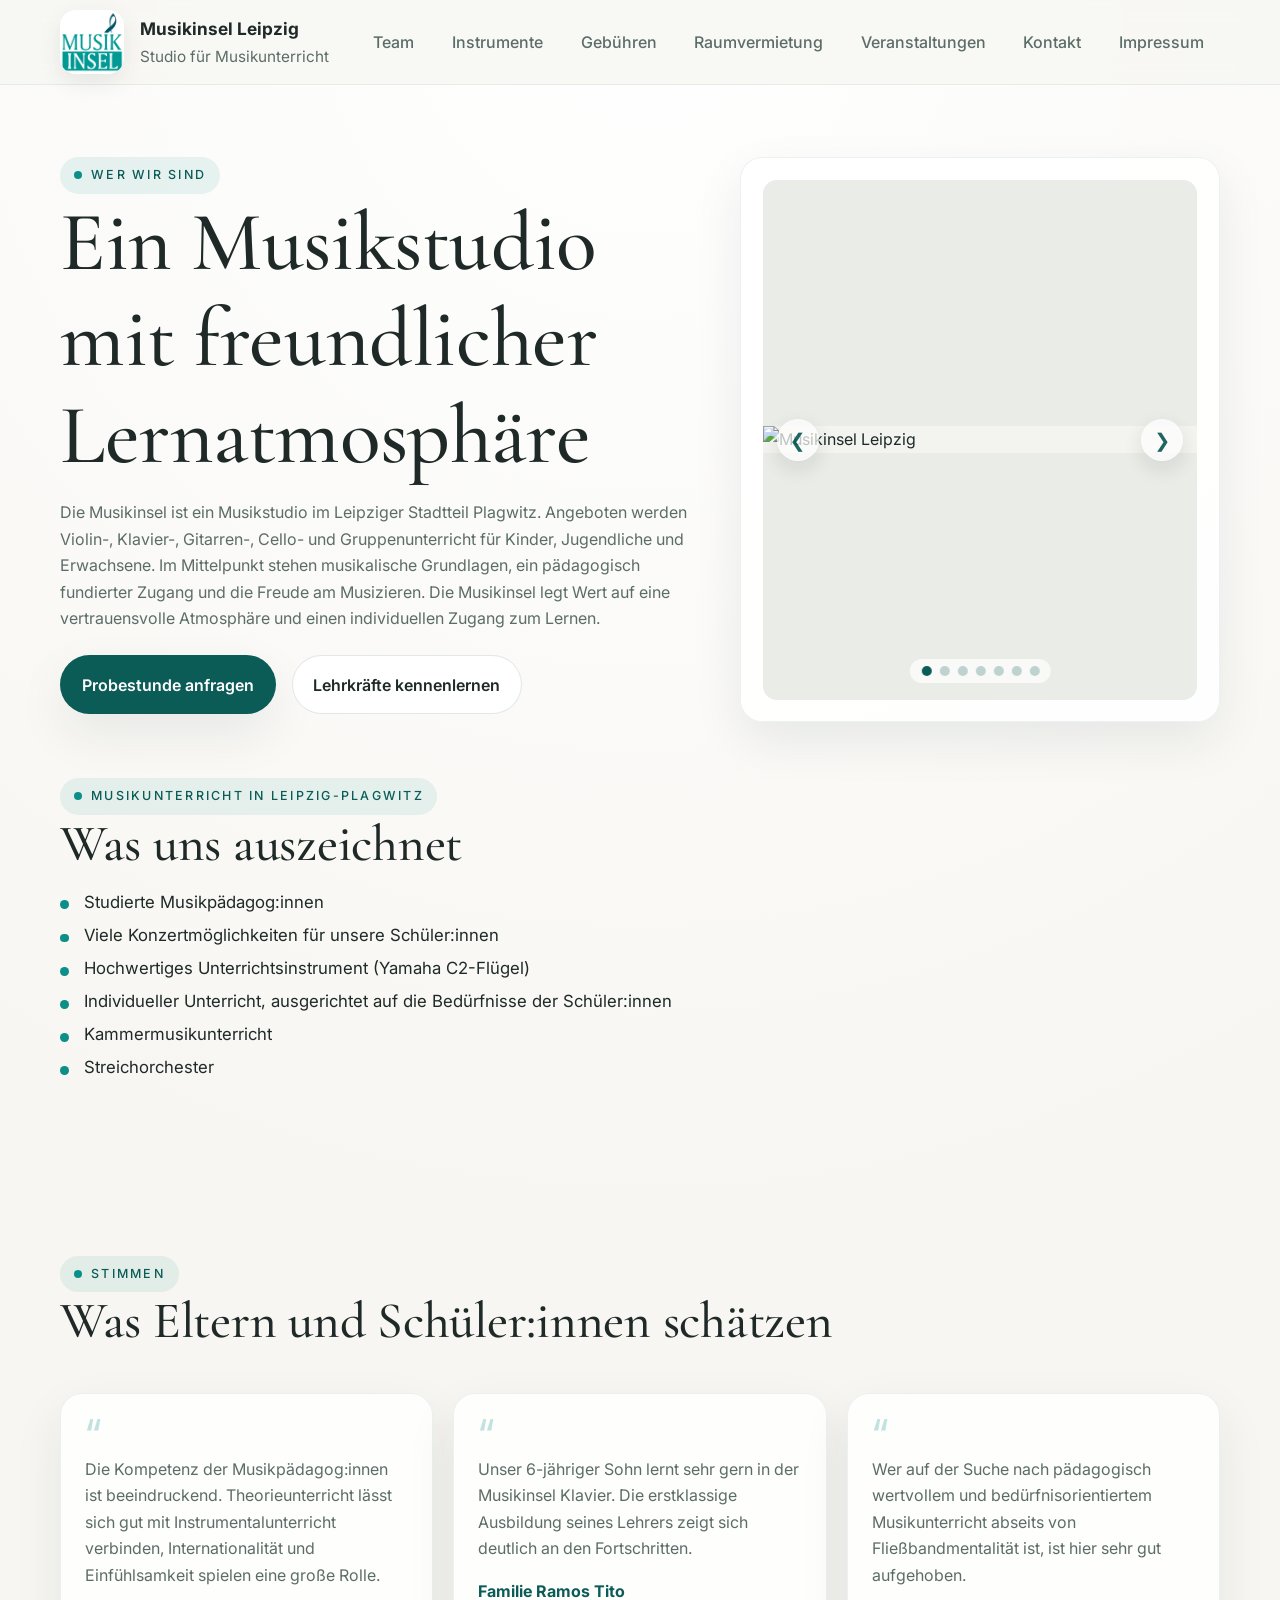
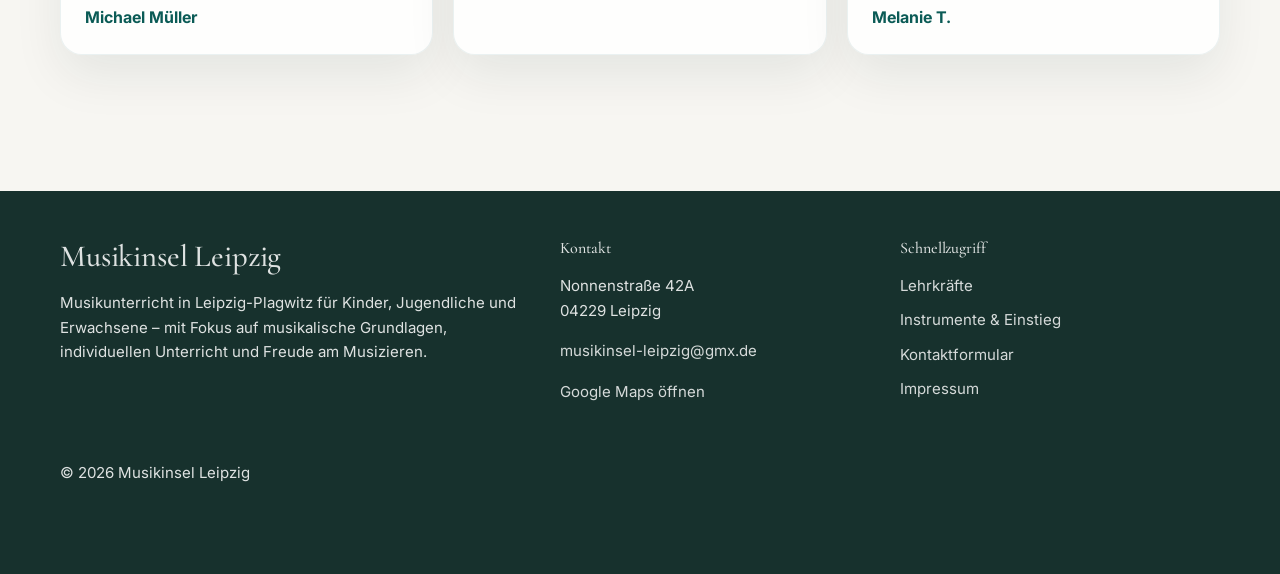
==== legacy_site/site/index.html @ 75e0633f "First functional version." ====
<!DOCTYPE html>
<html lang="de">
<head>
  <meta charset="UTF-8">
  <meta name="viewport" content="width=device-width, initial-scale=1.0">
  <title>Musikinsel Leipzig | Musikunterricht in Leipzig</title>
  <meta name="description" content="Moderne statische Website für Musikinsel Leipzig mit Infos zu Unterricht, Team, News und Kontakt.">
  <link rel="preconnect" href="https://fonts.googleapis.com">
  <link rel="preconnect" href="https://fonts.gstatic.com" crossorigin>
  <link href="https://fonts.googleapis.com/css2?family=Cormorant+Garamond:ital,wght@0,400;0,500;0,600;1,400;1,500&family=Inter:wght@300;400;500;600&display=swap" rel="stylesheet">
  <link rel="icon" type="image/x-icon" href="assets/favicon.ico">
  <link rel="icon" type="image/png" sizes="32x32" href="assets/favicon-32.png">
  <link rel="apple-touch-icon" sizes="180x180" href="assets/apple-touch-icon.png">
  <link rel="stylesheet" href="assets/css/styles.css">
</head>
<body>

<header class="site-header">
  <div class="container navbar">
    <a class="brand" href="index.html">
      <img src="assets/images/logo02.jpg" alt="Musikinsel Leipzig Logo">
      <div class="brand-text">
        <strong>Musikinsel Leipzig</strong>
        <span>Studio für Musikunterricht</span>
      </div>
    </a>
    <button class="mobile-toggle" type="button" aria-label="Menü öffnen" data-menu-toggle>Menü</button>
    <nav>
      <ul class="nav-links" data-menu>
        <li><a data-nav href="team.html">Team</a></li>
        <li><a data-nav href="instrumente.html">Instrumente</a></li>
        <li><a data-nav href="gebuehren.html">Gebühren</a></li>
        <li><a data-nav href="raumvermietung.html">Raumvermietung</a></li>
        <li><a data-nav href="news.html">Veranstaltungen</a></li>
        <li><a data-nav href="kontakt.html">Kontakt</a></li>
        <li><a data-nav href="impressum.html">Impressum</a></li>
      </ul>
    </nav>
  </div>
</header>


<main>
  <section class="hero-stage">
    <div class="container hero-stage-grid">
      <div class="hero-stage-text">
        <div class="hero-intro">
          <span class="eyebrow">Wer wir sind</span>
          <h1>Ein Musikstudio mit freundlicher Lernatmosphäre</h1>
          <p>Die Musikinsel ist ein Musikstudio im Leipziger Stadtteil Plagwitz. Angeboten werden Violin-, Klavier-, Gitarren-, Cello- und Gruppenunterricht für Kinder, Jugendliche und Erwachsene. Im Mittelpunkt stehen musikalische Grundlagen, ein pädagogisch fundierter Zugang und die Freude am Musizieren. Die Musikinsel legt Wert auf eine vertrauensvolle Atmosphäre und einen individuellen Zugang zum Lernen.</p>
          <div class="btn-row">
            <a class="btn btn-primary" href="kontakt.html">Probestunde anfragen</a>
            <a class="btn btn-secondary" href="team.html">Lehrkräfte kennenlernen</a>
          </div>
        </div>

        <div class="hero-overview">
          <span class="eyebrow">Musikunterricht in Leipzig-Plagwitz</span>
          <h2>Was uns auszeichnet</h2>
          <ul class="hero-list">
            <li>Studierte Musikpädagog:innen</li>
            <li>Viele Konzertmöglichkeiten für unsere Schüler:innen</li>
            <li>Hochwertiges Unterrichtsinstrument (Yamaha C2-Flügel)</li>
            <li>Individueller Unterricht, ausgerichtet auf die Bedürfnisse der Schüler:innen</li>
            <li>Kammermusikunterricht</li>
            <li>Streichorchester</li>
          </ul>
        </div>
      </div>

      <aside class="hero-panel hero-stage-panel" aria-label="Bildgalerie">
        <div class="hero-image hero-slideshow" id="heroSlideshow">
          <button class="hero-arrow hero-arrow-left" type="button" aria-label="Vorheriges Bild" data-hero-prev>
            &#10094;
          </button>
          <img
            id="heroSlideImage"
            src="assets/images/startseite/klavier.jpg"
            alt="Musikinsel Leipzig"
            data-hero-open
          >
          <button class="hero-arrow hero-arrow-right" type="button" aria-label="Nächstes Bild" data-hero-next>
            &#10095;
          </button>
          <div class="hero-dots" id="heroDots" aria-label="Slideshow Navigation"></div>
        </div>
      </aside>
    </div>
  </section>

  <section class="section">
    <div class="container">
      <div class="section-head">
        <div>
          <span class="eyebrow">Stimmen</span>
          <h2>Was Eltern und Schüler:innen schätzen</h2>
        </div>
      </div>
      <div class="card-grid">
        <article class="testimonial">
          <div class="quote-mark">“</div>
          <p>Die Kompetenz der Musikpädagog:innen ist beeindruckend. Theorieunterricht lässt sich gut mit Instrumentalunterricht verbinden, Internationalität und Einfühlsamkeit spielen eine große Rolle.</p>
          <cite>Michael Müller</cite>
        </article>
        <article class="testimonial">
          <div class="quote-mark">“</div>
          <p>Unser 6-jähriger Sohn lernt sehr gern in der Musikinsel Klavier. Die erstklassige Ausbildung seines Lehrers zeigt sich deutlich an den Fortschritten.</p>
          <cite>Familie Ramos Tito</cite>
        </article>
        <article class="testimonial">
          <div class="quote-mark">“</div>
          <p>Wer auf der Suche nach pädagogisch wertvollem und bedürfnisorientiertem Musikunterricht abseits von Fließbandmentalität ist, ist hier sehr gut aufgehoben.</p>
          <cite>Melanie T.</cite>
        </article>
      </div>
    </div>
  </section>
</main>
<script src="assets/js/main.js"></script>

<footer class="footer">
  <div class="container footer-grid">
    <div>
      <h3>Musikinsel Leipzig</h3>
      <p class="small">Musikunterricht in Leipzig-Plagwitz für Kinder, Jugendliche und Erwachsene – mit Fokus auf musikalische Grundlagen, individuellen Unterricht und Freude am Musizieren.</p>
    </div>
    <div>
      <h4>Kontakt</h4>
      <p class="small">Nonnenstraße 42A<br>04229 Leipzig</p>
      <p class="small"><a href="mailto:musikinsel-leipzig@gmx.de">musikinsel-leipzig@gmx.de</a></p>
      <p class="small"><a href="https://www.google.de/maps/place/Nonnenstra%C3%9Fe+42A,+04229+Leipzig" target="_blank" rel="noreferrer">Google Maps öffnen</a></p>
    </div>
    <div>
      <h4>Schnellzugriff</h4>
      <ul class="list-clean small">
        <li><a href="team.html">Lehrkräfte</a></li>
        <li><a href="instrumente.html">Instrumente &amp; Einstieg</a></li>
        <li><a href="kontakt.html">Kontaktformular</a></li>
        <li><a href="impressum.html">Impressum</a></li>
      </ul>
    </div>
  </div>
  <div class="container section-tight small">© <span data-year></span> Musikinsel Leipzig</div>
</footer>

<div class="lightbox" id="heroLightbox" aria-hidden="true">
  <button class="lightbox-close" type="button" aria-label="Schließen" data-lightbox-close>&times;</button>
  <button class="lightbox-nav lightbox-prev" type="button" aria-label="Vorheriges Bild" data-lightbox-prev>
    &#10094;
  </button>
  <div class="lightbox-content">
    <img id="lightboxImage" src="" alt="Vergrößertes Bild">
  </div>
  <button class="lightbox-nav lightbox-next" type="button" aria-label="Nächstes Bild" data-lightbox-next>
    &#10095;
  </button>
</div>

</body>
</html>
---- legacy_site/site/assets/css/styles.css ----
:root {
  --bg: #f7f6f2;
  --surface: #ffffff;
  --surface-2: #f0efe8;
  --text: #1f2a28;
  --muted: #5c6d68;
  --line: rgba(20, 70, 60, 0.12);
  --primary: #0b8f88;
  --primary-dark: #0b5b56;
  --accent: #d9efe8;
  --shadow: 0 20px 50px rgba(17, 37, 32, 0.08);
  --radius: 22px;
  --radius-sm: 14px;
  --max: 1160px;
}
* { box-sizing: border-box; }
html { scroll-behavior: smooth; }
body {
  margin: 0;
  font-family: 'Inter', system-ui, -apple-system, BlinkMacSystemFont, "Segoe UI", Roboto, sans-serif;
  font-weight: 400;
  color: var(--text);
  background: radial-gradient(circle at top, #ffffff 0%, var(--bg) 55%);
  line-height: 1.65;
  -webkit-font-smoothing: antialiased;
}
input, select, textarea, button, label {
  font-family: inherit;
}
a { color: inherit; text-decoration: none; }
img { max-width: 100%; display: block; }
.container { width: min(calc(100% - 2rem), var(--max)); margin: 0 auto; }
.section { padding: 4.5rem 0; }
.section-tight { padding: 2.5rem 0; }
.eyebrow {
  display: inline-flex; align-items: center; gap: .6rem;
  padding: .5rem .85rem; border-radius: 999px;
  background: rgba(11, 143, 136, 0.09); color: var(--primary-dark);
  font-family: 'Inter', sans-serif;
  font-weight: 500; font-size: .78rem; letter-spacing: .18em;
  text-transform: uppercase;
}
.eyebrow::before {
  content: ""; width: .5rem; height: .5rem; border-radius: 50%; background: var(--primary);
}
h1, h2, h3, h4 { line-height: 1.15; margin: 0 0 1rem; font-family: 'Cormorant Garamond', Georgia, 'Times New Roman', serif; font-weight: 500; letter-spacing: -0.005em; }
h1 { font-size: clamp(3rem, 7vw, 5.25rem); }
h2 { font-size: clamp(2.2rem, 4vw, 3.5rem); }
h3 { font-size: clamp(1.5rem, 2.4vw, 2.1rem); }
p { margin: 0 0 1rem; color: var(--muted); }
.lead { font-size: 1.14rem; max-width: 68ch; }
.btn-row { display: flex; gap: 1rem; flex-wrap: wrap; margin-top: 1.5rem; }
.btn {
  display: inline-flex; align-items: center; justify-content: center; gap: .55rem;
  padding: .95rem 1.3rem; border-radius: 999px;
  font-family: 'Inter', sans-serif; font-weight: 600; border: 1px solid transparent;
  transition: .22s ease; cursor: pointer;
}
.btn-primary { background: var(--primary-dark); color: white; box-shadow: var(--shadow); }
.btn-primary:hover { transform: translateY(-2px); }
.btn-secondary { background: white; border-color: var(--line); }
.btn-secondary:hover { background: var(--surface-2); }
.site-header {
  position: sticky; top: 0; z-index: 50;
  backdrop-filter: blur(16px); background: rgba(247, 246, 242, 0.78); border-bottom: 1px solid rgba(11, 91, 86, 0.08);
}
.navbar {
  display: flex; align-items: center; justify-content: space-between; gap: 1rem; min-height: 84px;
}
.brand { display: flex; align-items: center; gap: 1rem; }
.brand img { width: 64px; height: 64px; border-radius: 16px; object-fit: cover; background: white; box-shadow: 0 8px 24px rgba(0,0,0,.08); }
.brand-text strong { display: block; font-size: 1.08rem; }
.brand-text span { color: var(--muted); font-size: .96rem; }
.nav-links {
  display: flex; list-style: none; gap: .35rem; padding: 0; margin: 0;
}
.nav-links a {
  display: inline-flex; padding: .72rem 1rem; border-radius: 999px;
  font-family: 'Inter', sans-serif; font-weight: 500; color: var(--muted);
}
.nav-links a.active, .nav-links a:hover { background: white; color: var(--text); }
.mobile-toggle { display: none; background: white; border: 1px solid var(--line); border-radius: 12px; padding: .8rem .95rem; }
.hero {
  padding: 4.5rem 0 3rem;
}

.hero-grid, .split-grid { display: grid; grid-template-columns: 1.2fr .9fr; gap: 2rem; align-items: center; }
.hero-panel, .feature-card, .testimonial, .team-card, .news-card, .contact-card, .price-card, .instrument-card, .legal-card, .photo-card {
  background: rgba(255,255,255,.86); border: 1px solid rgba(11,91,86,.08); box-shadow: var(--shadow); border-radius: var(--radius);
}
.hero-panel { padding: 1.35rem; }

.hero-stage { padding: 4.5rem 0 5rem; }
.hero-stage-grid {
  display: grid;
  grid-template-columns: 1.2fr .9fr;
  gap: 2.5rem;
  align-items: start;
}
.hero-stage-text > * + * {
  margin-top: 4rem;
}
.hero-stage-panel {
  position: sticky;
  top: 100px;
  align-self: start;
}
@media (max-width: 980px) {
  .hero-stage-grid {
    grid-template-columns: 1fr;
  }
  .hero-stage-panel {
    position: static;
    top: auto;
  }
  .hero-stage-text > * + * {
    margin-top: 3rem;
  }
}
.hero-image {
  position: relative;
  min-height: 520px;
  border-radius: calc(var(--radius) - 8px);
  overflow: hidden;
  background: #e9ece7;
  display: flex;
  align-items: center;
  justify-content: center;
}

.hero-image::after {
  content: none;
}

.hero-image img {
  width: 100%;
  height: 100%;
  object-fit: contain;
  object-position: center center;
  display: block;
  cursor: zoom-in;
  background: #f3f3f0;
}

.kpi-grid, .card-grid, .team-grid, .news-grid, .instrument-grid, .pricing-grid, .footer-grid { display: grid; gap: 1.25rem; }
.kpi-grid { grid-template-columns: repeat(3, minmax(0,1fr)); margin-top: 1.5rem; }
.kpi {
  padding: 1.2rem; border-radius: 20px; background: white; border: 1px solid var(--line);
}
.kpi strong { display: block; font-size: 1.9rem; color: var(--primary-dark); }
.card-grid { grid-template-columns: repeat(3, minmax(0,1fr)); }
.feature-card, .testimonial, .contact-card, .price-card, .instrument-card, .legal-card, .photo-card { padding: 1.5rem; }
.feature-card p:last-child, .testimonial p:last-child { margin-bottom: 0; }
.feature-icon {
  width: 3rem; height: 3rem; border-radius: 16px; display: grid; place-items: center;
  background: var(--accent); font-size: 1.35rem; margin-bottom: 1rem;
}
.quote-mark { font-size: 3rem; line-height: .8; color: rgba(11,143,136,.25); }
.testimonial cite { display: block; font-style: normal; color: var(--primary-dark); font-weight: 700; margin-top: 1rem; }
.section-head { display: flex; justify-content: space-between; gap: 1rem; align-items: end; margin-bottom: 1.6rem; }
.section-head p { margin-bottom: 0; max-width: 52ch; }
.team-grid { grid-template-columns: repeat(2, minmax(0,1fr)); }
.team-card { overflow: hidden; }
.team-card .card-inner { padding: 1.5rem; }
.portrait {
  aspect-ratio: 16/10; display: flex; align-items: end; padding: 1.25rem;
  background: linear-gradient(135deg, rgba(11,91,86,.95), rgba(11,143,136,.72)); color: white;
}

.badges { display: flex; flex-wrap: wrap; gap: .55rem; margin: .8rem 0 1rem; }
.badge {
  padding: .36rem .7rem; border-radius: 999px; background: var(--surface-2); color: var(--primary-dark); font-size: .9rem; font-weight: 600;
}
.instrument-grid { grid-template-columns: repeat(3, minmax(0,1fr)); }
.instrument-card .emoji { font-size: 2rem; margin-bottom: 1rem; }
.pricing-grid { grid-template-columns: repeat(3, minmax(0,1fr)); }
.price-card .price-label {
  display: inline-flex; padding: .35rem .7rem; border-radius: 999px; background: var(--accent); color: var(--primary-dark); font-weight: 700; margin-bottom: 1rem;
}
.notice {
  padding: 1rem 1.2rem; border-radius: 18px; background: #fff8df; border: 1px solid rgba(174, 130, 8, 0.18); color: #6e5712;
}
.news-grid { grid-template-columns: repeat(2, minmax(0,1fr)); }
.news-card .date { color: var(--primary-dark); font-weight: 700; margin-bottom: .65rem; display: block; }
.news-card img { width: 100%; aspect-ratio: 16/10; object-fit: cover; border-radius: 16px; margin-bottom: 1rem; background: var(--surface-2); }
.contact-layout { display: grid; grid-template-columns: .95fr 1.05fr; gap: 1.5rem; }
.form-grid { display: grid; grid-template-columns: repeat(2, minmax(0,1fr)); gap: 1rem; }
label { display: block; font-weight: 700; margin-bottom: .35rem; }
input, select, textarea {
  width: 100%; padding: .95rem 1rem; border-radius: 16px; border: 1px solid rgba(11,91,86,.14);
  background: white; font: inherit; color: var(--text);
}
textarea { min-height: 160px; resize: vertical; }
.form-full { grid-column: 1 / -1; }
.footer {
  margin-top: 4rem; padding: 3rem 0; background: #17312d; color: rgba(255,255,255,.86);
}
.footer-grid { grid-template-columns: 1.2fr .8fr .8fr; }
.footer h3, .footer h4, .footer p, .footer a { color: inherit; }
.footer a { color: rgba(255,255,255,.82); }
.footer a:hover { color: white; }
.small { font-size: .94rem; }
.photo-stack { display: grid; gap: 1rem; }
.photo-card img { width: 100%; border-radius: 18px; background: var(--surface-2); aspect-ratio: 16/10; object-fit: contain; }
.room-photo {
  width: min(100%, 480px);
  margin-left: auto;
  margin-right: auto;
  padding: 0;
  background: var(--surface-2);
  overflow: hidden;
}
.room-photo img {
  width: 100%;
  height: auto;
  aspect-ratio: auto;
  object-fit: contain;
  max-height: none;
  border-radius: 18px;
  display: block;
  background: var(--surface-2);
}
.list-clean { list-style: none; padding: 0; margin: 0; }
.list-clean li { margin-bottom: .6rem; color: var(--muted); }
.spaced > * + * { margin-top: .9rem; }
.anchor-card { display: flex; gap: .85rem; align-items: start; }
.anchor-card strong { display: block; margin-bottom: .2rem; }
.page-hero { padding: 3.5rem 0 2rem; }
.muted-box { background: var(--surface-2); border-radius: 18px; padding: 1.15rem; }
.legal-card h3 { margin-top: 1.5rem; }
.legal-card h3:first-child { margin-top: 0; }
@media (max-width: 980px) {
  .hero-grid, .split-grid, .contact-layout, .footer-grid, .instrument-grid, .pricing-grid, .card-grid, .team-grid, .news-grid { grid-template-columns: 1fr; }
  .navbar { min-height: 78px; }
  .mobile-toggle { display: inline-flex; }
  .nav-links {
    position: absolute; left: 1rem; right: 1rem; top: calc(100% + .5rem); display: none; flex-direction: column;
    background: rgba(255,255,255,.96); border: 1px solid var(--line); border-radius: 22px; padding: .6rem; box-shadow: var(--shadow);
  }
  .nav-links.open { display: flex; }
  .brand img { width: 56px; height: 56px; }
  .kpi-grid { grid-template-columns: 1fr; }
}
@media (max-width: 640px) {
  .section { padding: 3.4rem 0; }
  .hero { padding-top: 2.6rem; }
  .form-grid { grid-template-columns: 1fr; }
}

/* === TEAM CARD LAYOUT === */

.team-card {
  display: flex;
  flex-direction: column;
}

.team-card .card-inner {
  width: 100%;
  padding: 1.5rem;
}

.team-card .portrait {
  width: 250px;
  height: 250px;
  margin: 1.5rem auto 1rem auto;
  border-radius: 32px;
  overflow: hidden;
  background: #f3f3f3;
  padding: 0;
  aspect-ratio: 1 / 1;
  display: block;
}

.team-card .portrait img {
  width: 100%;
  height: 100%;
  object-fit: cover;
  object-position: center 13%;
  display: block;
}

.bio-preview {
  margin-bottom: 0.6rem;
}

.bio-more {
  margin-top: 0.25rem;
}

.bio-more > summary {
  list-style: none;
  cursor: pointer;
  color: var(--primary-dark);
  font-weight: 600;
  display: inline-flex;
  align-items: center;
  gap: 0.4rem;
  padding: 0.35rem 0;
  border-radius: 6px;
}

.bio-more > summary::-webkit-details-marker {
  display: none;
}

.bio-more > summary:focus-visible {
  outline: 2px solid var(--primary);
  outline-offset: 3px;
}

.bio-more .bio-more-label::before {
  content: "siehe mehr";
  border-bottom: 1px dotted currentColor;
}

.bio-more[open] .bio-more-label::before {
  content: "weniger anzeigen";
}

.bio-more > summary::after {
  content: "▾";
  font-size: 0.8em;
  transition: transform 0.18s ease;
}

.bio-more[open] > summary::after {
  transform: rotate(180deg);
}

.bio-more > p {
  margin-top: 0.6rem;
  margin-bottom: 0;
}

/* === INSTRUMENT CARD LAYOUT === */

.instrument-card {
  display: flex;
  flex-direction: column;
}

.instrument-card img,
.instrument-card .instrument-icon {
  width: min(100%, 280px);
  height: 220px;
  border-radius: 20px;
  margin: 0 auto 1rem auto;
  display: block;
  background: var(--surface-2);
}

.instrument-card img {
  object-fit: cover;
}

.instrument-card .instrument-icon {
  display: grid;
  place-items: center;
  font-size: 4.5rem;
  line-height: 1;
  background: linear-gradient(135deg, rgba(217, 239, 232, 0.8), rgba(240, 239, 232, 1));
}

/* === HERO SLIDESHOW === */

.hero-slideshow {
  position: relative;
}

.hero-arrow {
  position: absolute;
  top: 50%;
  transform: translateY(-50%);
  z-index: 3;
  width: 42px;
  height: 42px;
  border: 0;
  border-radius: 999px;
  background: rgba(255, 255, 255, 0.78);
  color: var(--primary-dark);
  box-shadow: 0 8px 24px rgba(0, 0, 0, 0.12);
  cursor: pointer;
  display: grid;
  place-items: center;
  font-size: 1.2rem;
  transition: background 0.2s ease, transform 0.2s ease, opacity 0.2s ease;
  opacity: 0.92;
}

.hero-arrow:hover {
  background: rgba(255, 255, 255, 0.95);
}

.hero-arrow-left {
  left: 14px;
}

.hero-arrow-right {
  right: 14px;
}

.hero-dots {
  position: absolute;
  left: 50%;
  bottom: 16px;
  transform: translateX(-50%);
  z-index: 3;
  display: flex;
  gap: 0.5rem;
  padding: 0.45rem 0.7rem;
  border-radius: 999px;
  background: rgba(255, 255, 255, 0.72);
  backdrop-filter: blur(8px);
}

.hero-dot {
  width: 10px;
  height: 10px;
  border: 0;
  border-radius: 50%;
  background: rgba(11, 91, 86, 0.25);
  cursor: pointer;
  padding: 0;
}

.hero-dot.active {
  background: var(--primary-dark);
}

/* === LIGHTBOX === */

.lightbox {
  position: fixed;
  inset: 0;
  z-index: 200;
  background: rgba(17, 24, 22, 0.88);
  display: none;
  align-items: center;
  justify-content: center;
  padding: 2rem;
}

.lightbox.open {
  display: flex;
}

.lightbox-content {
  max-width: min(1400px, 94vw);
  max-height: 90vh;
  display: flex;
  align-items: center;
  justify-content: center;
}

.lightbox-content img {
  max-width: 100%;
  max-height: 90vh;
  width: auto;
  height: auto;
  object-fit: contain;
  border-radius: 18px;
  box-shadow: 0 20px 60px rgba(0, 0, 0, 0.35);
  background: #fff;
}

.lightbox-close,
.lightbox-nav {
  position: absolute;
  border: 0;
  border-radius: 999px;
  background: rgba(255, 255, 255, 0.88);
  color: #17312d;
  cursor: pointer;
  display: grid;
  place-items: center;
  box-shadow: 0 8px 24px rgba(0, 0, 0, 0.18);
}

.lightbox-close {
  top: 20px;
  right: 20px;
  width: 46px;
  height: 46px;
  font-size: 1.8rem;
  line-height: 1;
}

.lightbox-nav {
  top: 50%;
  transform: translateY(-50%);
  width: 52px;
  height: 52px;
  font-size: 1.35rem;
}

.lightbox-prev {
  left: 24px;
}

.lightbox-next {
  right: 24px;
}

@media (max-width: 980px) {
  .hero-image {
    min-height: 420px;
  }
}

@media (max-width: 640px) {
  .hero-image {
    min-height: 320px;
  }

  .hero-arrow {
    width: 38px;
    height: 38px;
  }

  .lightbox {
    padding: 1rem;
  }

  .lightbox-nav {
    width: 44px;
    height: 44px;
  }
}

/* === SLIDESHOW === */

/* === HERO SLIDESHOW === */

.hero-slideshow {
  position: relative;
}

.hero-arrow {
  position: absolute;
  top: 50%;
  transform: translateY(-50%);
  z-index: 3;
  width: 42px;
  height: 42px;
  border: 0;
  border-radius: 999px;
  background: rgba(255, 255, 255, 0.78);
  color: var(--primary-dark);
  box-shadow: 0 8px 24px rgba(0, 0, 0, 0.12);
  cursor: pointer;
  display: grid;
  place-items: center;
  font-size: 1.2rem;
  opacity: 0.92;
}

.hero-arrow-left {
  left: 14px;
}

.hero-arrow-right {
  right: 14px;
}

.hero-dots {
  position: absolute;
  left: 50%;
  bottom: 16px;
  transform: translateX(-50%);
  z-index: 3;
  display: flex;
  gap: 0.5rem;
  padding: 0.45rem 0.7rem;
  border-radius: 999px;
  background: rgba(255, 255, 255, 0.72);
  backdrop-filter: blur(8px);
}

.hero-dot {
  width: 10px;
  height: 10px;
  border: 0;
  border-radius: 50%;
  background: rgba(11, 91, 86, 0.25);
  cursor: pointer;
  padding: 0;
}

.hero-dot.active {
  background: var(--primary-dark);
}

/* === LIGHTBOX === */

.lightbox {
  position: fixed;
  inset: 0;
  z-index: 200;
  background: rgba(17, 24, 22, 0.88);
  display: none;
  align-items: center;
  justify-content: center;
  padding: 2rem;
}

.lightbox.open {
  display: flex;
}

.lightbox-content {
  max-width: min(1400px, 94vw);
  max-height: 90vh;
  display: flex;
  align-items: center;
  justify-content: center;
}

.lightbox-content img {
  max-width: 100%;
  max-height: 90vh;
  width: auto;
  height: auto;
  object-fit: contain;
  border-radius: 18px;
  box-shadow: 0 20px 60px rgba(0, 0, 0, 0.35);
  background: #fff;
}

.lightbox-close,
.lightbox-nav {
  position: absolute;
  border: 0;
  border-radius: 999px;
  background: rgba(255, 255, 255, 0.88);
  color: #17312d;
  cursor: pointer;
  display: grid;
  place-items: center;
  box-shadow: 0 8px 24px rgba(0, 0, 0, 0.18);
}

.lightbox-close {
  top: 20px;
  right: 20px;
  width: 46px;
  height: 46px;
  font-size: 1.8rem;
  line-height: 1;
}

.lightbox-nav {
  top: 50%;
  transform: translateY(-50%);
  width: 52px;
  height: 52px;
  font-size: 1.35rem;
}

.lightbox-prev {
  left: 24px;
}

.lightbox-next {
  right: 24px;
}

@media (max-width: 980px) {
  .hero-image {
    min-height: 420px;
  }
}

@media (max-width: 640px) {
  .hero-image {
    min-height: 320px;
  }

  .hero-arrow {
    width: 38px;
    height: 38px;
  }

  .lightbox {
    padding: 1rem;
  }

  .lightbox-nav {
    width: 44px;
    height: 44px;
  }
}

.hero-image img {
  transition: opacity 0.3s ease;
}

/* === PRICING TABLES === */

.pricing-table {
  display: grid;
  grid-template-columns: repeat(3, minmax(0, 1fr));
  margin-top: 1.25rem;
  border: 2px solid #111;
  border-bottom: 0;
  border-radius: 14px;
  overflow: hidden;
}

.pricing-head {
  background: #4b957c;
  color: white;
  font-weight: 600;
  text-align: center;
  padding: 0.9rem 0.75rem;
  border-right: 2px solid #111;
  border-bottom: 2px solid #111;
  line-height: 1.25;
}

.pricing-head:nth-child(3) {
  border-right: 0;
}

.pricing-cell {
  text-align: center;
  padding: 1.15rem 0.75rem;
  font-size: 1.2rem;
  color: #333;
  border-right: 2px solid #111;
  border-bottom: 2px solid #111;
  background: #fff;
}

.pricing-cell:nth-child(6) {
  border-right: 0;
}

.pricing-note {
  text-align: center;
  font-size: 1.05rem;
  margin-top: 1rem;
  color: var(--text);
}

.pricing-table-single {
  grid-template-columns: 1fr;
  width: min(100%, 360px);
  margin-left: auto;
  margin-right: auto;
  border-bottom: 2px solid #111;
}

.pricing-table-single .pricing-head,
.pricing-table-single .pricing-cell {
  border-right: 0;
}

@media (max-width: 760px) {
  .pricing-table {
    grid-template-columns: 1fr;
    border-bottom: 2px solid #111;
  }

  .pricing-head,
  .pricing-cell {
    border-right: 0;
  }

  /* Interleave heads and prices on narrow screens so each duration label
     stays visually paired with its price. Source order: 3 heads then 3 cells.
     `order` rewrites the visual flow into head/cell pairs. */
  .pricing-table .pricing-head:nth-child(1) { order: 1; }
  .pricing-table .pricing-cell:nth-child(4) { order: 2; }
  .pricing-table .pricing-head:nth-child(2) { order: 3; }
  .pricing-table .pricing-cell:nth-child(5) { order: 4; }
  .pricing-table .pricing-head:nth-child(3) { order: 5; }
  .pricing-table .pricing-cell:nth-child(6) { order: 6; }

  .pricing-table-single {
    grid-template-columns: 1fr;
    width: 100%;
  }
}

/* === BATCH 003 ADDITIONS === */

.hero-list {
  list-style: none;
  padding: 0;
  margin: 0 0 1.5rem;
  display: grid;
  gap: .55rem;
  font-family: 'Inter', sans-serif;
  font-weight: 400;
  font-size: 1.05rem;
  color: var(--text);
  max-width: 60ch;
}

.hero-list li {
  position: relative;
  padding-left: 1.5rem;
  line-height: 1.45;
}

.hero-list li::before {
  content: "";
  position: absolute;
  left: 0;
  top: .65em;
  width: .55rem;
  height: .55rem;
  border-radius: 50%;
  background: var(--primary);
}

.plain-list {
  list-style: none;
  padding: 0;
  margin: 0;
  display: grid;
  gap: .55rem;
  font-family: 'Inter', sans-serif;
  font-size: 1.05rem;
  color: var(--text);
}

.plain-list li {
  position: relative;
  padding-left: 1.4rem;
  line-height: 1.5;
}

.plain-list li::before {
  content: "•";
  position: absolute;
  left: .15rem;
  top: 0;
  color: var(--primary-dark);
  font-weight: 700;
}

.contact-map {
  padding: 0;
  overflow: hidden;
  display: flex;
  min-height: 320px;
}

.contact-map iframe {
  width: 100%;
  height: 100%;
  min-height: 320px;
  border: 0;
  display: block;
}

@media (max-width: 980px) {
  .contact-map {
    min-height: 280px;
  }
  .contact-map iframe {
    min-height: 280px;
  }
}



/* === BATCH 006: News poster card === */

.news-card-poster {
  display: flex;
  flex-direction: column;
  gap: 0.9rem;
}

.news-card-poster .news-poster-link {
  display: block;
  background: var(--surface-2);
  border-radius: 16px;
  overflow: hidden;
}

.news-card-poster img {
  width: 100%;
  height: auto;
  aspect-ratio: auto;
  object-fit: contain;
  border-radius: 16px;
  margin-bottom: 0;
  background: var(--surface-2);
  display: block;
}
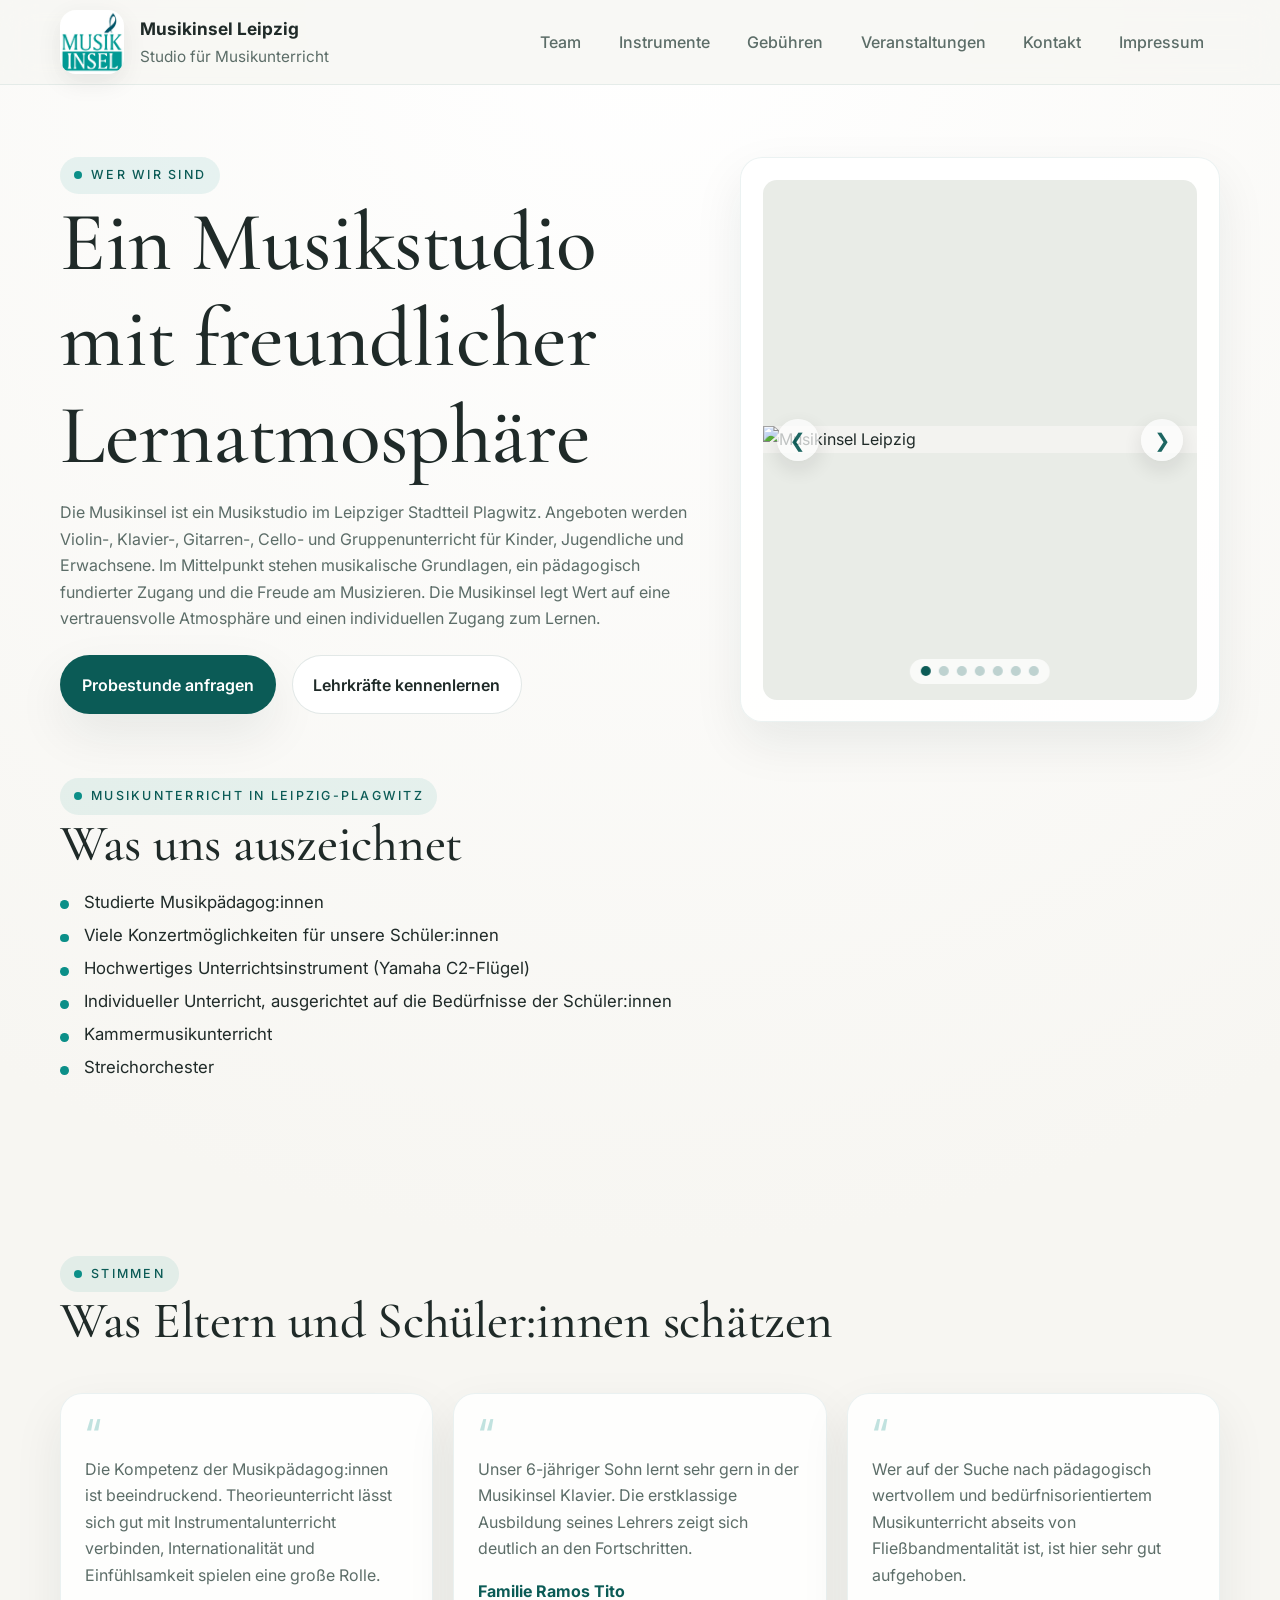
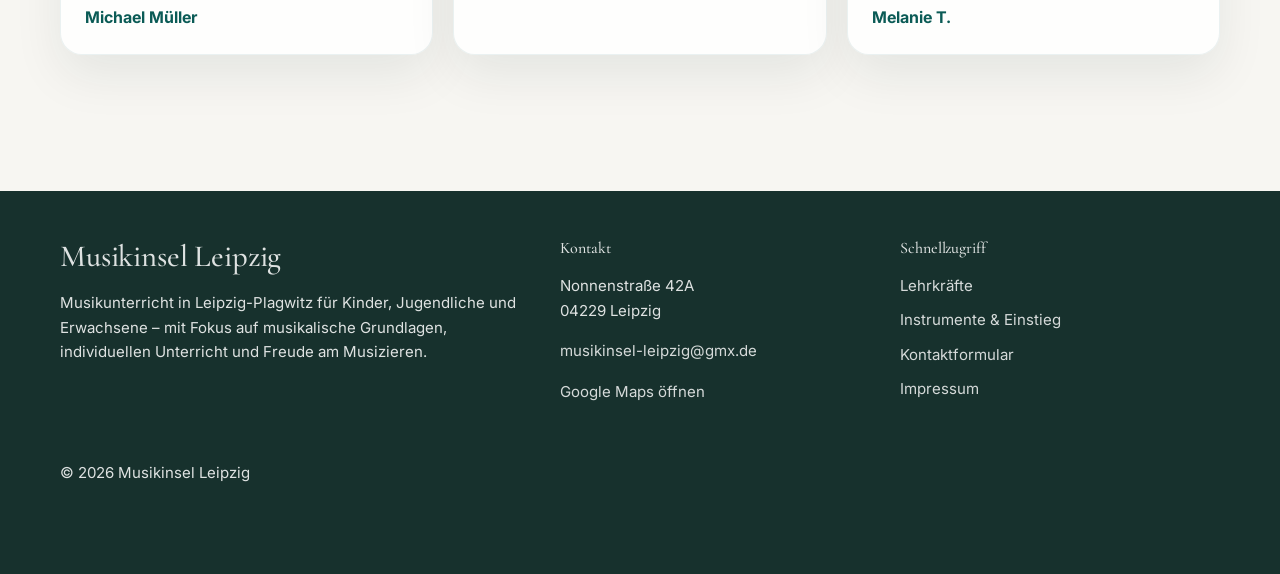
==== commit cf6d3411: "Remove room rental and add phone field" ====
--- a/legacy_site/site/index.html
+++ b/legacy_site/site/index.html
@@ -30,7 +30,6 @@
         <li><a data-nav href="team.html">Team</a></li>
         <li><a data-nav href="instrumente.html">Instrumente</a></li>
         <li><a data-nav href="gebuehren.html">Gebühren</a></li>
-        <li><a data-nav href="raumvermietung.html">Raumvermietung</a></li>
         <li><a data-nav href="news.html">Veranstaltungen</a></li>
         <li><a data-nav href="kontakt.html">Kontakt</a></li>
         <li><a data-nav href="impressum.html">Impressum</a></li>
--- a/legacy_site/site/assets/css/styles.css
+++ b/legacy_site/site/assets/css/styles.css
@@ -891,3 +891,39 @@
   background: var(--surface-2);
   display: block;
 }
+
+/* === BATCH 007: Veranstaltungen vertical stack === */
+
+.news-grid.news-grid-stack {
+  grid-template-columns: 1fr;
+  max-width: 780px;
+  margin-left: auto;
+  margin-right: auto;
+}
+
+.news-card-copy {
+  padding: 1.5rem;
+}
+
+.news-card-copy p {
+  margin: 0;
+}
+
+/* === BATCH 009: Formspree form handling === */
+
+.form-hidden {
+  position: absolute;
+  overflow: hidden;
+  clip: rect(0 0 0 0);
+  height: 1px;
+  width: 1px;
+  margin: -1px;
+  padding: 0;
+  border: 0;
+}
+
+.form-status {
+  margin: 1rem 0 0;
+  color: #8a2f1a;
+  font-weight: 500;
+}
